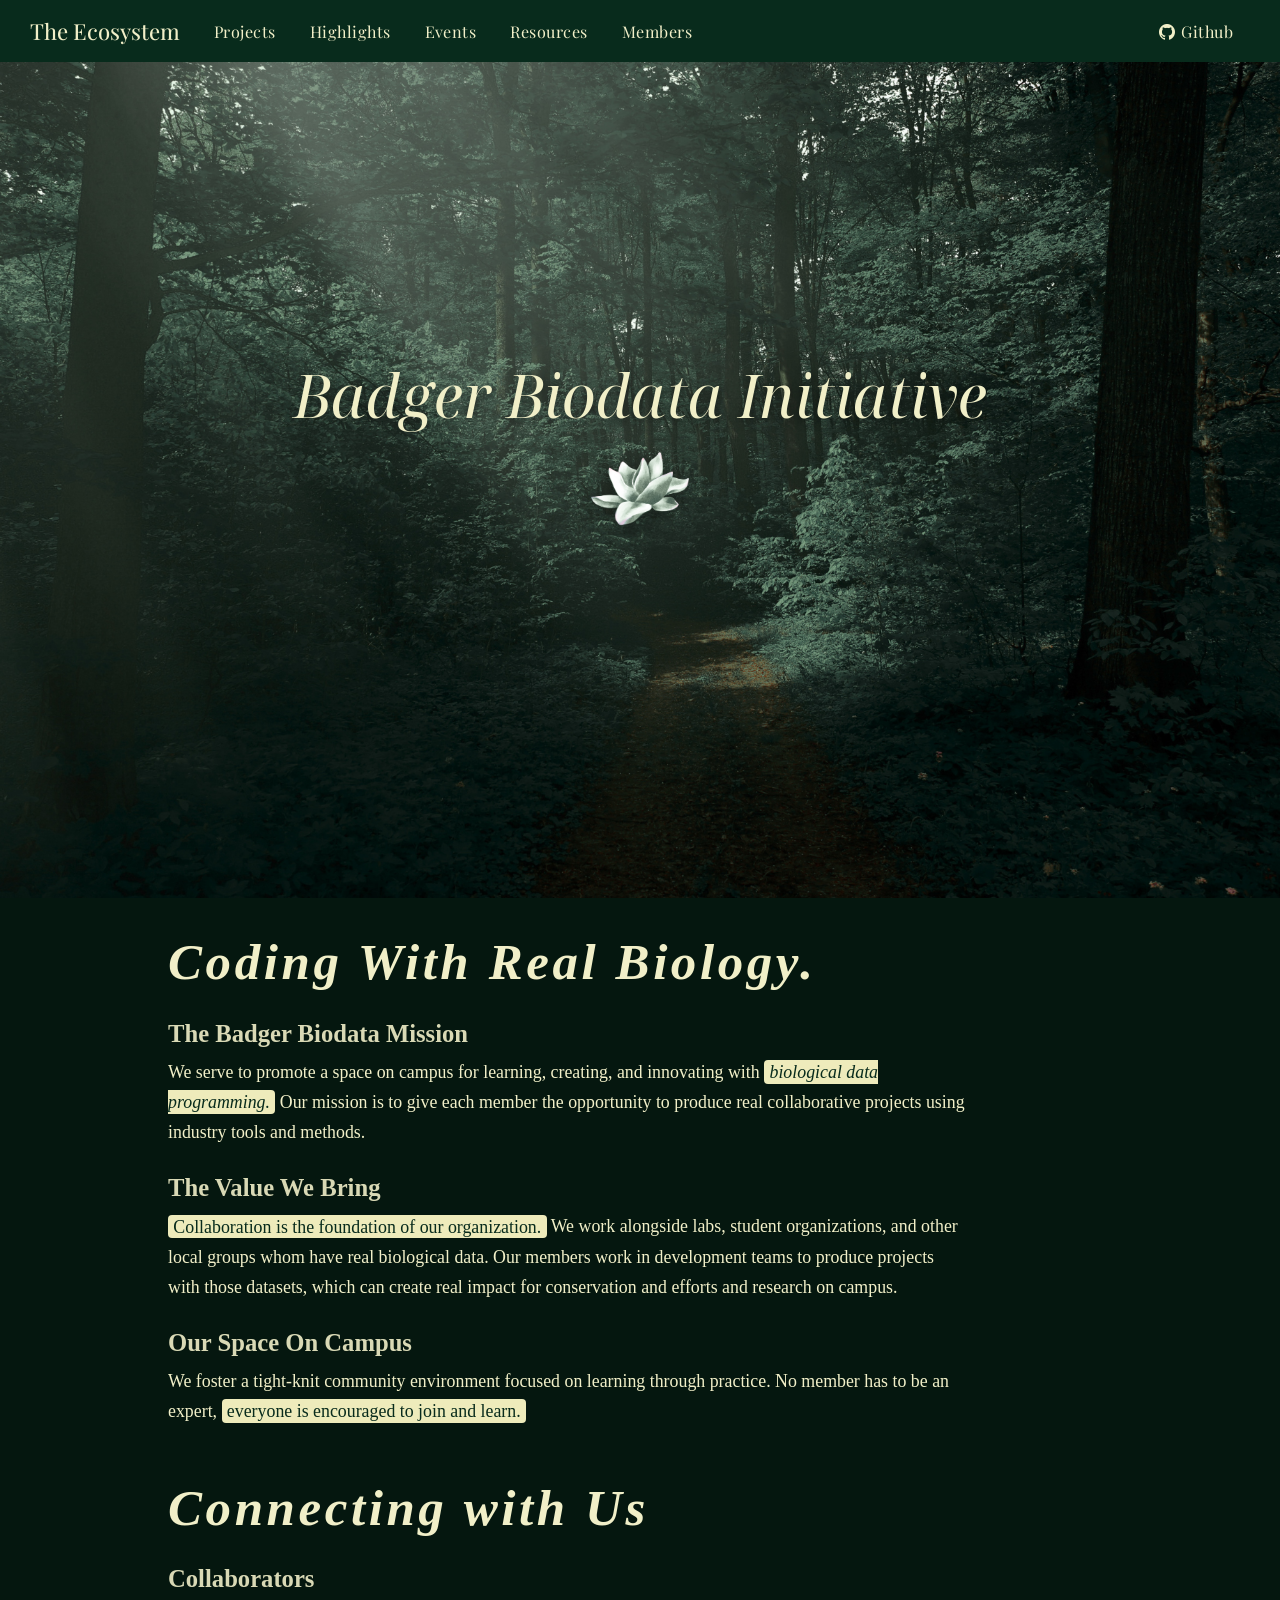
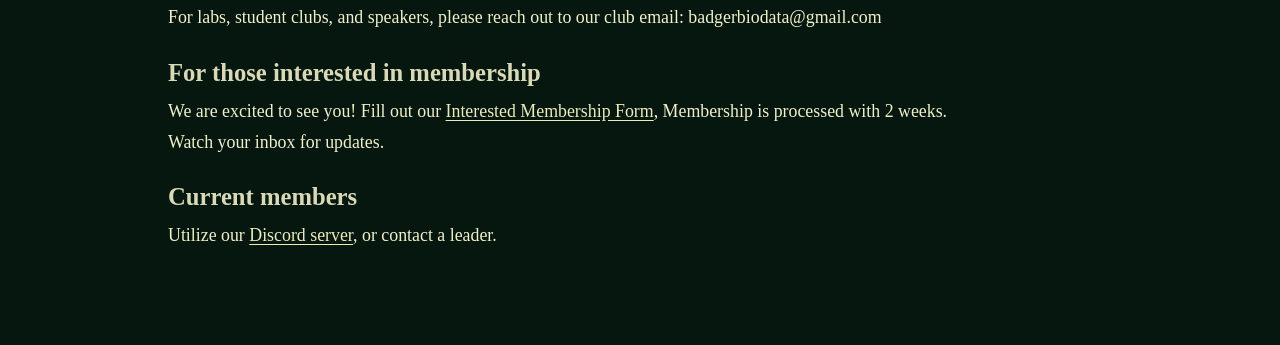
==== index.html @ 7b2f006e "Built site for gh-pages" ====
<!DOCTYPE html>
<html xmlns="http://www.w3.org/1999/xhtml" lang="en" xml:lang="en"><head>

<meta charset="utf-8">
<meta name="generator" content="quarto-1.10.18">

<meta name="viewport" content="width=device-width, initial-scale=1.0, user-scalable=yes">


<title>Welcome!</title>
<style>
/* Default styles provided by pandoc.
** See https://pandoc.org/MANUAL.html#variables-for-html for config info.
*/
span.smallcaps{font-variant: small-caps;}
div.columns{display: flex; gap: 1.5em;}
div.column{flex: auto;}
@media screen {
div.columns{gap: min(4vw, 1.5em);}
div.column{overflow-x: auto;}
}
div.hanging-indent{margin-left: 1.5em; text-indent: -1.5em;}
ul.task-list{list-style: none;}
ul.task-list li input[type="checkbox"] {
  width: 0.8em;
  margin: 0 0.8em 0.2em -1em; /* quarto-specific, see https://github.com/quarto-dev/quarto-cli/issues/4556 */ 
  vertical-align: middle;
}
</style>


<script src="site_libs/quarto-nav/quarto-nav.js"></script>
<link href="./images/flower-favicon.png" rel="icon" type="image/png">
<script src="site_libs/clipboard/clipboard.min.js"></script>
<script src="site_libs/quarto-html/quarto.js" type="module"></script>
<script src="site_libs/quarto-html/tabsets/tabsets.js" type="module"></script>
<script src="site_libs/quarto-html/popper.min.js"></script>
<script src="site_libs/quarto-html/tippy.umd.min.js"></script>
<script src="site_libs/quarto-html/anchor.min.js"></script>
<link href="site_libs/quarto-html/tippy.css" rel="stylesheet">
<link href="site_libs/quarto-html/quarto-syntax-highlighting-64a204ab8560d761af7679ceaba22944.css" rel="stylesheet" id="quarto-text-highlighting-styles">
<script src="site_libs/bootstrap/bootstrap.min.js"></script>
<link href="site_libs/bootstrap/bootstrap-icons.css" rel="stylesheet">
<link href="site_libs/bootstrap/bootstrap-45e983abcb5f76745d4709e29296374f.min.css" rel="stylesheet" append-hash="true" id="quarto-bootstrap" data-mode="light">
<script id="quarto-search-options" type="application/json">{
  "language": {
    "search-no-results-text": "No results",
    "search-matching-documents-text": "matching documents",
    "search-copy-link-title": "Copy link to search",
    "search-hide-matches-text": "Hide additional matches",
    "search-more-match-text": "more match in this document",
    "search-more-matches-text": "more matches in this document",
    "search-clear-button-title": "Clear",
    "search-text-placeholder": "",
    "search-detached-cancel-button-title": "Cancel",
    "search-submit-button-title": "Submit",
    "search-label": "Search"
  }
}</script>


</head>

<body class="nav-fixed homepage quarto-light">

<div id="quarto-search-results"></div>
  <header id="quarto-header" class="headroom fixed-top">
    <nav class="navbar navbar-expand-lg " data-bs-theme="dark">
      <div class="navbar-container container-fluid">
      <div class="navbar-brand-container mx-auto">
    <a class="navbar-brand" href="./index.html">
    <span class="navbar-title">The Ecosystem</span>
    </a>
  </div>
          <button class="navbar-toggler" type="button" data-bs-toggle="collapse" data-bs-target="#navbarCollapse" aria-controls="navbarCollapse" role="menu" aria-expanded="false" aria-label="Toggle navigation" onclick="if (window.quartoToggleHeadroom) { window.quartoToggleHeadroom(); }">
  <span class="navbar-toggler-icon"></span>
</button>
          <div class="collapse navbar-collapse" id="navbarCollapse">
            <ul class="navbar-nav navbar-nav-scroll me-auto">
  <li class="nav-item">
    <a class="nav-link" href="./projects/index.html"> 
<span class="menu-text">Projects</span></a>
  </li>  
  <li class="nav-item">
    <a class="nav-link" href="./highlights/index.html"> 
<span class="menu-text">Highlights</span></a>
  </li>  
  <li class="nav-item">
    <a class="nav-link" href="./meetings/index.html"> 
<span class="menu-text">Events</span></a>
  </li>  
  <li class="nav-item">
    <a class="nav-link" href="./resources/index.html"> 
<span class="menu-text">Resources</span></a>
  </li>  
  <li class="nav-item">
    <a class="nav-link" href="./members/index.html"> 
<span class="menu-text">Members</span></a>
  </li>  
</ul>
            <ul class="navbar-nav navbar-nav-scroll ms-auto">
  <li class="nav-item">
    <a class="nav-link" href="https://github.com"> <i class="bi bi-github" role="img">
</i> 
<span class="menu-text">Github</span></a>
  </li>  
</ul>
          </div> <!-- /navcollapse -->
            <div class="quarto-navbar-tools">
</div>
      </div> <!-- /container-fluid -->
    </nav>
</header>
<!-- content -->
<div id="quarto-content" class="quarto-container page-columns page-rows-contents page-layout-full page-navbar">
<!-- sidebar -->
<!-- margin-sidebar -->
    
<!-- main -->
<main class="content page-columns page-full column-body" id="quarto-document-content">

<header id="title-block-header" class="quarto-title-block default">
<div class="quarto-title">
<h1 class="title">Welcome!</h1>
</div>



<div class="quarto-title-meta column-body">

    
  
    
  </div>
  


</header>


<div class="column-screen hero-banner">
<div class="hero-text">
<p>Badger Biodata Initiative</p>
<p><img src="images/index-flower.png" class="hero-flower img-fluid" alt="Badger Biodata Flower"></p>
</div>
</div>
<section id="coding-with-real-biology." class="level1 section-header">
<h1>Coding With Real Biology.</h1>
<section id="the-badger-biodata-mission" class="level3">
<h3 class="anchored" data-anchor-id="the-badger-biodata-mission">The Badger Biodata Mission</h3>
<p>We serve to promote a space on campus for learning, creating, and innovating with <mark> <em>biological data programming.</em></mark> Our mission is to give each member the opportunity to produce real collaborative projects using industry tools and methods.</p>
</section>
<section id="the-value-we-bring" class="level3">
<h3 class="anchored" data-anchor-id="the-value-we-bring">The Value We Bring</h3>
<p><mark> Collaboration is the foundation of our organization.</mark> We work alongside labs, student organizations, and other local groups whom have real biological data. Our members work in development teams to produce projects with those datasets, which can create real impact for conservation and efforts and research on campus.</p>
</section>
<section id="our-space-on-campus" class="level3">
<h3 class="anchored" data-anchor-id="our-space-on-campus">Our Space On Campus</h3>
<p>We foster a tight-knit community environment focused on learning through practice. No member has to be an expert, <mark>everyone is encouraged to join and learn.</mark></p>
</section>
</section>
<section id="connecting-with-us" class="level1">
<h1>Connecting with Us</h1>
<section id="collaborators" class="level3">
<h3 class="anchored" data-anchor-id="collaborators">Collaborators</h3>
<p>For labs, student clubs, and speakers, please reach out to our club email: badgerbiodata@gmail.com</p>
</section>
<section id="for-those-interested-in-membership" class="level3">
<h3 class="anchored" data-anchor-id="for-those-interested-in-membership">For those interested in membership</h3>
<p>We are excited to see you! Fill out our <a href="https://forms.gle/XCaJHqkWR6vYq8Q8A">Interested Membership Form</a>, Membership is processed with 2 weeks. Watch your inbox for updates.</p>
</section>
<section id="current-members" class="level3">
<h3 class="anchored" data-anchor-id="current-members">Current members</h3>
<p>Utilize our <a href="https://discord.gg/FVxf2QtFgb">Discord server</a>, or contact a leader.</p>


</section>
</section>

</main> <!-- /main -->
<script id="quarto-html-after-body" type="application/javascript">
  window.document.addEventListener("DOMContentLoaded", function (event) {
    const icon = "";
    const anchorJS = new window.AnchorJS();
    anchorJS.options = {
      placement: 'right',
      icon: icon
    };
    anchorJS.add('.anchored');
    const isCodeAnnotation = (el) => {
      for (const clz of el.classList) {
        if (clz.startsWith('code-annotation-')) {                     
          return true;
        }
      }
      return false;
    }
    const onCopySuccess = function(e) {
      // button target
      const button = e.trigger;
      // don't keep focus
      button.blur();
      // flash "checked"
      button.classList.add('code-copy-button-checked');
      var currentTitle = button.getAttribute("title");
      button.setAttribute("title", "Copied!");
      let tooltip;
      if (window.bootstrap) {
        button.setAttribute("data-bs-toggle", "tooltip");
        button.setAttribute("data-bs-placement", "left");
        button.setAttribute("data-bs-title", "Copied!");
        tooltip = new bootstrap.Tooltip(button, 
          { trigger: "manual", 
            customClass: "code-copy-button-tooltip",
            offset: [0, -8]});
        tooltip.show();    
      }
      setTimeout(function() {
        if (tooltip) {
          tooltip.hide();
          button.removeAttribute("data-bs-title");
          button.removeAttribute("data-bs-toggle");
          button.removeAttribute("data-bs-placement");
        }
        button.setAttribute("title", currentTitle);
        button.classList.remove('code-copy-button-checked');
      }, 1000);
      // clear code selection
      e.clearSelection();
    }
    const getTextToCopy = function(trigger) {
      const outerScaffold = trigger.parentElement.cloneNode(true);
      const codeEl = outerScaffold.querySelector('code');
      for (const childEl of codeEl.children) {
        if (isCodeAnnotation(childEl)) {
          childEl.remove();
        }
      }
      return codeEl.innerText;
    }
    const clipboard = new window.ClipboardJS('.code-copy-button:not([data-in-quarto-modal])', {
      text: getTextToCopy
    });
    clipboard.on('success', onCopySuccess);
    if (window.document.getElementById('quarto-embedded-source-code-modal')) {
      const clipboardModal = new window.ClipboardJS('.code-copy-button[data-in-quarto-modal]', {
        text: getTextToCopy,
        container: window.document.getElementById('quarto-embedded-source-code-modal')
      });
      clipboardModal.on('success', onCopySuccess);
    }
      var localhostRegex = new RegExp(/^(?:http|https):\/\/localhost\:?[0-9]*\//);
      var mailtoRegex = new RegExp(/^mailto:/);
        var filterRegex = new RegExp("https:\/\/badgerbiodata\.github\.io\/the-ecosystem\/");
      var isInternal = (href) => {
          return filterRegex.test(href) || localhostRegex.test(href) || mailtoRegex.test(href);
      }
      // Inspect non-navigation links and adorn them if external
     var links = window.document.querySelectorAll('a[href]:not(.nav-link):not(.navbar-brand):not(.toc-action):not(.sidebar-link):not(.sidebar-item-toggle):not(.pagination-link):not(.no-external):not([aria-hidden]):not(.dropdown-item):not(.quarto-navigation-tool):not(.about-link)');
      for (var i=0; i<links.length; i++) {
        const link = links[i];
        if (!isInternal(link.href)) {
          // undo the damage that might have been done by quarto-nav.js in the case of
          // links that we want to consider external
          if (link.dataset.originalHref !== undefined) {
            link.href = link.dataset.originalHref;
          }
        }
      }
    function tippyHover(el, contentFn, onTriggerFn, onUntriggerFn) {
      const config = {
        allowHTML: true,
        maxWidth: 500,
        delay: 100,
        arrow: false,
        appendTo: function(el) {
            return el.parentElement;
        },
        interactive: true,
        interactiveBorder: 10,
        theme: 'quarto',
        placement: 'bottom-start',
      };
      if (contentFn) {
        config.content = contentFn;
      }
      if (onTriggerFn) {
        config.onTrigger = onTriggerFn;
      }
      if (onUntriggerFn) {
        config.onUntrigger = onUntriggerFn;
      }
      window.tippy(el, config); 
    }
    const noterefs = window.document.querySelectorAll('a[role="doc-noteref"]');
    for (var i=0; i<noterefs.length; i++) {
      const ref = noterefs[i];
      tippyHover(ref, function() {
        // use id or data attribute instead here
        let href = ref.getAttribute('data-footnote-href') || ref.getAttribute('href');
        try { href = new URL(href).hash; } catch {}
        const id = href.replace(/^#\/?/, "");
        const note = window.document.getElementById(id);
        if (note) {
          return note.innerHTML;
        } else {
          return "";
        }
      });
    }
    const xrefs = window.document.querySelectorAll('a.quarto-xref');
    const processXRef = (id, note) => {
      // Strip column container classes
      const stripColumnClz = (el) => {
        el.classList.remove("page-full", "page-columns");
        if (el.children) {
          for (const child of el.children) {
            stripColumnClz(child);
          }
        }
      }
      stripColumnClz(note)
      if (id === null || id.startsWith('sec-')) {
        // Special case sections, only their first couple elements
        const container = document.createElement("div");
        if (note.children && note.children.length > 2) {
          container.appendChild(note.children[0].cloneNode(true));
          for (let i = 1; i < note.children.length; i++) {
            const child = note.children[i];
            if (child.tagName === "P" && child.innerText === "") {
              continue;
            } else {
              container.appendChild(child.cloneNode(true));
              break;
            }
          }
          if (window.Quarto?.typesetMath) {
            window.Quarto.typesetMath(container);
          }
          return container.innerHTML
        } else {
          if (window.Quarto?.typesetMath) {
            window.Quarto.typesetMath(note);
          }
          return note.innerHTML;
        }
      } else {
        // Remove any anchor links if they are present
        const anchorLink = note.querySelector('a.anchorjs-link');
        if (anchorLink) {
          anchorLink.remove();
        }
        if (window.Quarto?.typesetMath) {
          window.Quarto.typesetMath(note);
        }
        if (note.classList.contains("callout")) {
          return note.outerHTML;
        } else {
          return note.innerHTML;
        }
      }
    }
    for (var i=0; i<xrefs.length; i++) {
      const xref = xrefs[i];
      tippyHover(xref, undefined, function(instance) {
        instance.disable();
        let url = xref.getAttribute('href');
        let hash = undefined; 
        if (url.startsWith('#')) {
          hash = url;
        } else {
          try { hash = new URL(url).hash; } catch {}
        }
        if (hash) {
          const id = hash.replace(/^#\/?/, "");
          const note = window.document.getElementById(id);
          if (note !== null) {
            try {
              const html = processXRef(id, note.cloneNode(true));
              instance.setContent(html);
            } finally {
              instance.enable();
              instance.show();
            }
          } else {
            // See if we can fetch this
            fetch(url.split('#')[0])
            .then(res => res.text())
            .then(html => {
              const parser = new DOMParser();
              const htmlDoc = parser.parseFromString(html, "text/html");
              const note = htmlDoc.getElementById(id);
              if (note !== null) {
                const html = processXRef(id, note);
                instance.setContent(html);
              } 
            }).finally(() => {
              instance.enable();
              instance.show();
            });
          }
        } else {
          // See if we can fetch a full url (with no hash to target)
          // This is a special case and we should probably do some content thinning / targeting
          fetch(url)
          .then(res => res.text())
          .then(html => {
            const parser = new DOMParser();
            const htmlDoc = parser.parseFromString(html, "text/html");
            const note = htmlDoc.querySelector('main.content');
            if (note !== null) {
              // This should only happen for chapter cross references
              // (since there is no id in the URL)
              // remove the first header
              if (note.children.length > 0 && note.children[0].tagName === "HEADER") {
                note.children[0].remove();
              }
              const html = processXRef(null, note);
              instance.setContent(html);
            } 
          }).finally(() => {
            instance.enable();
            instance.show();
          });
        }
      }, function(instance) {
      });
    }
        let selectedAnnoteEl;
        const selectorForAnnotation = ( cell, annotation) => {
          let cellAttr = 'data-code-cell="' + cell + '"';
          let lineAttr = 'data-code-annotation="' +  annotation + '"';
          const selector = 'span[' + cellAttr + '][' + lineAttr + ']';
          return selector;
        }
        const selectCodeLines = (annoteEl) => {
          const doc = window.document;
          const targetCell = annoteEl.getAttribute("data-target-cell");
          const targetAnnotation = annoteEl.getAttribute("data-target-annotation");
          const annoteSpan = window.document.querySelector(selectorForAnnotation(targetCell, targetAnnotation));
          const lines = annoteSpan.getAttribute("data-code-lines").split(",");
          const lineIds = lines.map((line) => {
            return targetCell + "-" + line;
          })
          let top = null;
          let height = null;
          let parent = null;
          if (lineIds.length > 0) {
              //compute the position of the single el (top and bottom and make a div)
              const el = window.document.getElementById(lineIds[0]);
              top = el.offsetTop;
              height = el.offsetHeight;
              parent = el.parentElement.parentElement;
            if (lineIds.length > 1) {
              const lastEl = window.document.getElementById(lineIds[lineIds.length - 1]);
              const bottom = lastEl.offsetTop + lastEl.offsetHeight;
              height = bottom - top;
            }
            if (top !== null && height !== null && parent !== null) {
              // cook up a div (if necessary) and position it 
              let div = window.document.getElementById("code-annotation-line-highlight");
              if (div === null) {
                div = window.document.createElement("div");
                div.setAttribute("id", "code-annotation-line-highlight");
                div.style.position = 'absolute';
                parent.appendChild(div);
              }
              div.style.top = top - 2 + "px";
              div.style.height = height + 4 + "px";
              div.style.left = 0;
              let gutterDiv = window.document.getElementById("code-annotation-line-highlight-gutter");
              if (gutterDiv === null) {
                gutterDiv = window.document.createElement("div");
                gutterDiv.setAttribute("id", "code-annotation-line-highlight-gutter");
                gutterDiv.style.position = 'absolute';
                const codeCell = window.document.getElementById(targetCell);
                const gutter = codeCell.querySelector('.code-annotation-gutter');
                gutter.appendChild(gutterDiv);
              }
              gutterDiv.style.top = top - 2 + "px";
              gutterDiv.style.height = height + 4 + "px";
            }
            selectedAnnoteEl = annoteEl;
          }
        };
        const unselectCodeLines = () => {
          const elementsIds = ["code-annotation-line-highlight", "code-annotation-line-highlight-gutter"];
          elementsIds.forEach((elId) => {
            const div = window.document.getElementById(elId);
            if (div) {
              div.remove();
            }
          });
          selectedAnnoteEl = undefined;
        };
          // Handle positioning of the toggle
      window.addEventListener(
        "resize",
        throttle(() => {
          elRect = undefined;
          if (selectedAnnoteEl) {
            selectCodeLines(selectedAnnoteEl);
          }
        }, 10)
      );
      function throttle(fn, ms) {
      let throttle = false;
      let timer;
        return (...args) => {
          if(!throttle) { // first call gets through
              fn.apply(this, args);
              throttle = true;
          } else { // all the others get throttled
              if(timer) clearTimeout(timer); // cancel #2
              timer = setTimeout(() => {
                fn.apply(this, args);
                timer = throttle = false;
              }, ms);
          }
        };
      }
        // Attach click handler to the DT
        const annoteDls = window.document.querySelectorAll('dt[data-target-cell]');
        for (const annoteDlNode of annoteDls) {
          annoteDlNode.addEventListener('click', (event) => {
            const clickedEl = event.target;
            if (clickedEl !== selectedAnnoteEl) {
              unselectCodeLines();
              const activeEl = window.document.querySelector('dt[data-target-cell].code-annotation-active');
              if (activeEl) {
                activeEl.classList.remove('code-annotation-active');
              }
              selectCodeLines(clickedEl);
              clickedEl.classList.add('code-annotation-active');
            } else {
              // Unselect the line
              unselectCodeLines();
              clickedEl.classList.remove('code-annotation-active');
            }
          });
        }
    const findCites = (el) => {
      const parentEl = el.parentElement;
      if (parentEl) {
        const cites = parentEl.dataset.cites;
        if (cites) {
          return {
            el,
            cites: cites.split(' ')
          };
        } else {
          return findCites(el.parentElement)
        }
      } else {
        return undefined;
      }
    };
    var bibliorefs = window.document.querySelectorAll('a[role="doc-biblioref"]');
    for (var i=0; i<bibliorefs.length; i++) {
      const ref = bibliorefs[i];
      const citeInfo = findCites(ref);
      if (citeInfo) {
        tippyHover(citeInfo.el, function() {
          var popup = window.document.createElement('div');
          citeInfo.cites.forEach(function(cite) {
            var citeDiv = window.document.createElement('div');
            citeDiv.classList.add('hanging-indent');
            citeDiv.classList.add('csl-entry');
            var biblioDiv = window.document.getElementById('ref-' + cite);
            if (biblioDiv) {
              citeDiv.innerHTML = biblioDiv.innerHTML;
            }
            popup.appendChild(citeDiv);
          });
          return popup.innerHTML;
        });
      }
    }
  });
  </script>
</div> <!-- /content -->




</body></html>
---- site_libs/quarto-html/tippy.css ----
.tippy-box[data-animation=fade][data-state=hidden]{opacity:0}[data-tippy-root]{max-width:calc(100vw - 10px)}.tippy-box{position:relative;background-color:#333;color:#fff;border-radius:4px;font-size:14px;line-height:1.4;white-space:normal;outline:0;transition-property:transform,visibility,opacity}.tippy-box[data-placement^=top]>.tippy-arrow{bottom:0}.tippy-box[data-placement^=top]>.tippy-arrow:before{bottom:-7px;left:0;border-width:8px 8px 0;border-top-color:initial;transform-origin:center top}.tippy-box[data-placement^=bottom]>.tippy-arrow{top:0}.tippy-box[data-placement^=bottom]>.tippy-arrow:before{top:-7px;left:0;border-width:0 8px 8px;border-bottom-color:initial;transform-origin:center bottom}.tippy-box[data-placement^=left]>.tippy-arrow{right:0}.tippy-box[data-placement^=left]>.tippy-arrow:before{border-width:8px 0 8px 8px;border-left-color:initial;right:-7px;transform-origin:center left}.tippy-box[data-placement^=right]>.tippy-arrow{left:0}.tippy-box[data-placement^=right]>.tippy-arrow:before{left:-7px;border-width:8px 8px 8px 0;border-right-color:initial;transform-origin:center right}.tippy-box[data-inertia][data-state=visible]{transition-timing-function:cubic-bezier(.54,1.5,.38,1.11)}.tippy-arrow{width:16px;height:16px;color:#333}.tippy-arrow:before{content:"";position:absolute;border-color:transparent;border-style:solid}.tippy-content{position:relative;padding:5px 9px;z-index:1}
---- site_libs/quarto-html/quarto-syntax-highlighting-64a204ab8560d761af7679ceaba22944.css ----
/* quarto syntax highlight colors */
:root {
  --quarto-hl-ot-color: #003B4F;
  --quarto-hl-at-color: #657422;
  --quarto-hl-ss-color: #20794D;
  --quarto-hl-an-color: #5E5E5E;
  --quarto-hl-fu-color: #4758AB;
  --quarto-hl-st-color: #20794D;
  --quarto-hl-cf-color: #003B4F;
  --quarto-hl-op-color: #5E5E5E;
  --quarto-hl-er-color: #AD0000;
  --quarto-hl-bn-color: #AD0000;
  --quarto-hl-al-color: #AD0000;
  --quarto-hl-va-color: #111111;
  --quarto-hl-bu-color: inherit;
  --quarto-hl-ex-color: inherit;
  --quarto-hl-pp-color: #AD0000;
  --quarto-hl-in-color: #5E5E5E;
  --quarto-hl-vs-color: #20794D;
  --quarto-hl-wa-color: #5E5E5E;
  --quarto-hl-do-color: #5E5E5E;
  --quarto-hl-im-color: #00769E;
  --quarto-hl-ch-color: #20794D;
  --quarto-hl-dt-color: #AD0000;
  --quarto-hl-fl-color: #AD0000;
  --quarto-hl-co-color: #5E5E5E;
  --quarto-hl-cv-color: #5E5E5E;
  --quarto-hl-cn-color: #8f5902;
  --quarto-hl-sc-color: #5E5E5E;
  --quarto-hl-dv-color: #AD0000;
  --quarto-hl-kw-color: #003B4F;
}

/* other quarto variables */
:root {
  --quarto-font-monospace: SFMono-Regular, Menlo, Monaco, Consolas, "Liberation Mono", "Courier New", monospace;
}

/* syntax highlight based on Pandoc's rules */
pre > code.sourceCode > span {
  color: #003B4F;
}

code.sourceCode > span {
  color: #003B4F;
}

div.sourceCode,
div.sourceCode pre.sourceCode {
  color: #003B4F;
}

/* Normal */
code span {
  color: #003B4F;
}

/* Alert */
code span.al {
  color: #AD0000;
  font-style: inherit;
}

/* Annotation */
code span.an {
  color: #5E5E5E;
  font-style: inherit;
}

/* Attribute */
code span.at {
  color: #657422;
  font-style: inherit;
}

/* BaseN */
code span.bn {
  color: #AD0000;
  font-style: inherit;
}

/* BuiltIn */
code span.bu {
  font-style: inherit;
}

/* ControlFlow */
code span.cf {
  color: #003B4F;
  font-weight: bold;
  font-style: inherit;
}

/* Char */
code span.ch {
  color: #20794D;
  font-style: inherit;
}

/* Constant */
code span.cn {
  color: #8f5902;
  font-style: inherit;
}

/* Comment */
code span.co {
  color: #5E5E5E;
  font-style: inherit;
}

/* CommentVar */
code span.cv {
  color: #5E5E5E;
  font-style: italic;
}

/* Documentation */
code span.do {
  color: #5E5E5E;
  font-style: italic;
}

/* DataType */
code span.dt {
  color: #AD0000;
  font-style: inherit;
}

/* DecVal */
code span.dv {
  color: #AD0000;
  font-style: inherit;
}

/* Error */
code span.er {
  color: #AD0000;
  font-style: inherit;
}

/* Extension */
code span.ex {
  font-style: inherit;
}

/* Float */
code span.fl {
  color: #AD0000;
  font-style: inherit;
}

/* Function */
code span.fu {
  color: #4758AB;
  font-style: inherit;
}

/* Import */
code span.im {
  color: #00769E;
  font-style: inherit;
}

/* Information */
code span.in {
  color: #5E5E5E;
  font-style: inherit;
}

/* Keyword */
code span.kw {
  color: #003B4F;
  font-weight: bold;
  font-style: inherit;
}

/* Operator */
code span.op {
  color: #5E5E5E;
  font-style: inherit;
}

/* Other */
code span.ot {
  color: #003B4F;
  font-style: inherit;
}

/* Preprocessor */
code span.pp {
  color: #AD0000;
  font-style: inherit;
}

/* SpecialChar */
code span.sc {
  color: #5E5E5E;
  font-style: inherit;
}

/* SpecialString */
code span.ss {
  color: #20794D;
  font-style: inherit;
}

/* String */
code span.st {
  color: #20794D;
  font-style: inherit;
}

/* Variable */
code span.va {
  color: #111111;
  font-style: inherit;
}

/* VerbatimString */
code span.vs {
  color: #20794D;
  font-style: inherit;
}

/* Warning */
code span.wa {
  color: #5E5E5E;
  font-style: italic;
}

.prevent-inlining {
  content: "</";
}

/*# sourceMappingURL=9d8d5bb603a83b8298b89080a598c93b.css.map */
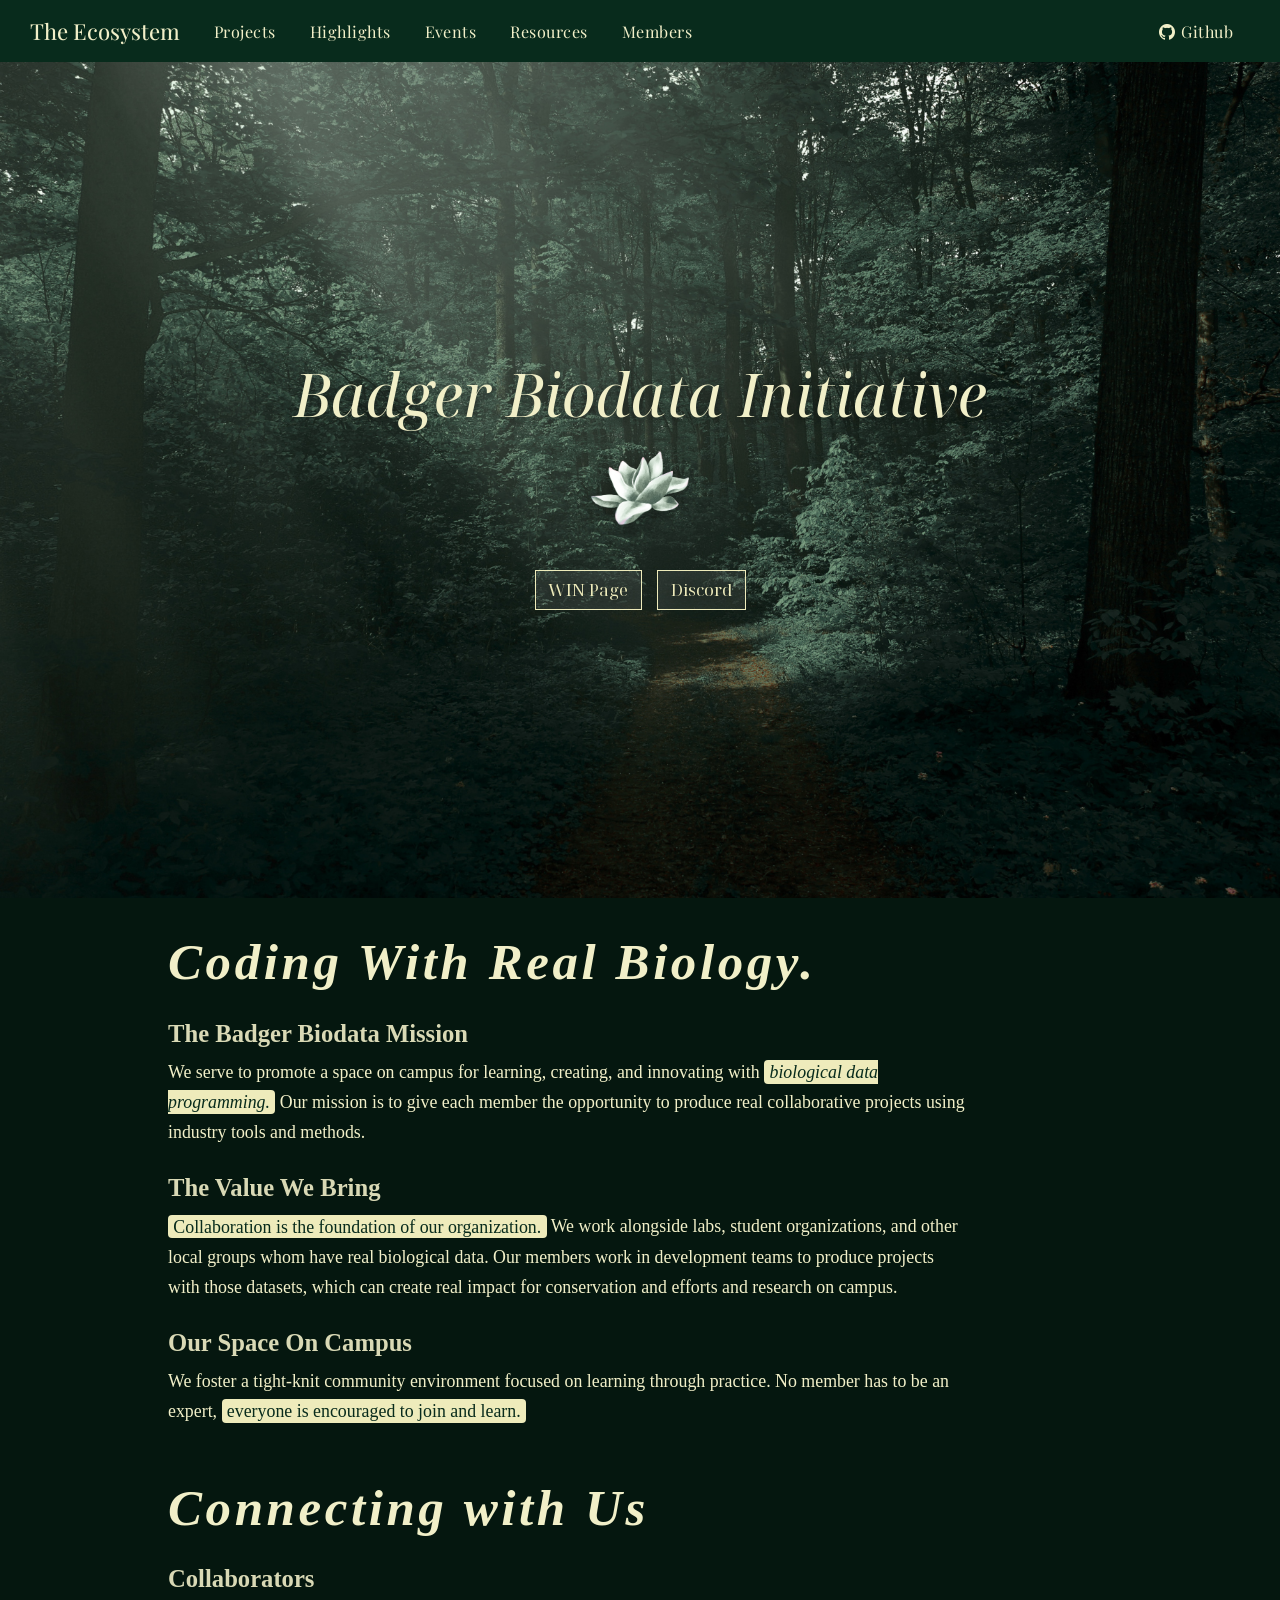
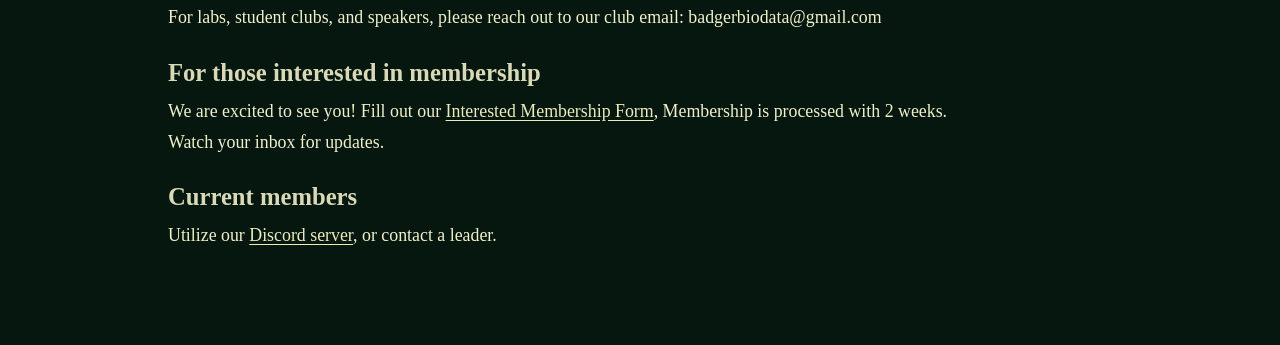
==== commit 1e85d368: "Built site for gh-pages" ====
--- a/index.html
+++ b/index.html
@@ -2,7 +2,7 @@
 <html xmlns="http://www.w3.org/1999/xhtml" lang="en" xml:lang="en"><head>
 
 <meta charset="utf-8">
-<meta name="generator" content="quarto-1.10.18">
+<meta name="generator" content="quarto-1.11.9">
 
 <meta name="viewport" content="width=device-width, initial-scale=1.0, user-scalable=yes">
 
@@ -34,14 +34,15 @@
 <script src="site_libs/clipboard/clipboard.min.js"></script>
 <script src="site_libs/quarto-html/quarto.js" type="module"></script>
 <script src="site_libs/quarto-html/tabsets/tabsets.js" type="module"></script>
+<script src="site_libs/quarto-html/scrollable-regions/scrollable-regions.js" type="module"></script>
 <script src="site_libs/quarto-html/popper.min.js"></script>
 <script src="site_libs/quarto-html/tippy.umd.min.js"></script>
 <script src="site_libs/quarto-html/anchor.min.js"></script>
 <link href="site_libs/quarto-html/tippy.css" rel="stylesheet">
-<link href="site_libs/quarto-html/quarto-syntax-highlighting-64a204ab8560d761af7679ceaba22944.css" rel="stylesheet" id="quarto-text-highlighting-styles">
+<link href="site_libs/quarto-html/quarto-syntax-highlighting-63b5708e65d6cd79cd7618c58d0c21e7.css" rel="stylesheet" id="quarto-text-highlighting-styles">
 <script src="site_libs/bootstrap/bootstrap.min.js"></script>
 <link href="site_libs/bootstrap/bootstrap-icons.css" rel="stylesheet">
-<link href="site_libs/bootstrap/bootstrap-45e983abcb5f76745d4709e29296374f.min.css" rel="stylesheet" append-hash="true" id="quarto-bootstrap" data-mode="light">
+<link href="site_libs/bootstrap/bootstrap-06affbb4e2eb8589961c2a4e3de0eca0.min.css" rel="stylesheet" append-hash="true" id="quarto-bootstrap" data-mode="light">
 <script id="quarto-search-options" type="application/json">{
   "language": {
     "search-no-results-text": "No results",
@@ -61,18 +62,18 @@
 
 </head>
 
-<body class="nav-fixed homepage quarto-light">
+<body class="nav-fixed homepage quarto-light"><a id="quarto-skip-link" class="visually-hidden-focusable" href="#quarto-document-content">Skip to main content</a>
 
 <div id="quarto-search-results"></div>
   <header id="quarto-header" class="headroom fixed-top">
-    <nav class="navbar navbar-expand-lg " data-bs-theme="dark">
+    <nav class="navbar navbar-expand-lg " data-bs-theme="dark" aria-label="Site">
       <div class="navbar-container container-fluid">
       <div class="navbar-brand-container mx-auto">
     <a class="navbar-brand" href="./index.html">
     <span class="navbar-title">The Ecosystem</span>
     </a>
   </div>
-          <button class="navbar-toggler" type="button" data-bs-toggle="collapse" data-bs-target="#navbarCollapse" aria-controls="navbarCollapse" role="menu" aria-expanded="false" aria-label="Toggle navigation" onclick="if (window.quartoToggleHeadroom) { window.quartoToggleHeadroom(); }">
+          <button class="navbar-toggler" type="button" data-bs-toggle="collapse" data-bs-target="#navbarCollapse" aria-controls="navbarCollapse" aria-expanded="false" aria-label="Toggle navigation" onclick="if (window.quartoToggleHeadroom) { window.quartoToggleHeadroom(); }">
   <span class="navbar-toggler-icon"></span>
 </button>
           <div class="collapse navbar-collapse" id="navbarCollapse">
@@ -100,7 +101,7 @@
 </ul>
             <ul class="navbar-nav navbar-nav-scroll ms-auto">
   <li class="nav-item">
-    <a class="nav-link" href="https://github.com"> <i class="bi bi-github" role="img">
+    <a class="nav-link" href="https://github.com/Badger-Biodata-Initiative-UW-Madison"> <i class="bi bi-github" role="img">
 </i> 
 <span class="menu-text">Github</span></a>
   </li>  
@@ -117,7 +118,7 @@
 <!-- margin-sidebar -->
     
 <!-- main -->
-<main class="content page-columns page-full column-body" id="quarto-document-content">
+<main class="content page-columns page-full column-body" id="quarto-document-content" tabindex="-1">
 
 <header id="title-block-header" class="quarto-title-block default">
 <div class="quarto-title">
@@ -141,7 +142,7 @@
 <div class="column-screen hero-banner">
 <div class="hero-text">
 <p>Badger Biodata Initiative</p>
-<p><img src="images/index-flower.png" class="hero-flower img-fluid" alt="Badger Biodata Flower"></p>
+<p><img src="images/index-flower.png" class="hero-flower img-fluid" alt="Badger Biodata Flower"> <a href="https://win.wisc.edu/feeds?type=club&amp;type_id=36681&amp;tab=about" class="btn btn-homepage">WIN Page</a> <a href="https://discord.gg/FVxf2QtFgb" class="btn btn-homepage">Discord</a></p>
 </div>
 </div>
 <section id="coding-with-real-biology." class="level1 section-header">
@@ -256,7 +257,8 @@
           return filterRegex.test(href) || localhostRegex.test(href) || mailtoRegex.test(href);
       }
       // Inspect non-navigation links and adorn them if external
-     var links = window.document.querySelectorAll('a[href]:not(.nav-link):not(.navbar-brand):not(.toc-action):not(.sidebar-link):not(.sidebar-item-toggle):not(.pagination-link):not(.no-external):not([aria-hidden]):not(.dropdown-item):not(.quarto-navigation-tool):not(.about-link)');
+      window.quartoDecorateExternalLinks = function (root) {
+     var links = (root || window.document).querySelectorAll('a[href]:not(.nav-link):not(.navbar-brand):not(.toc-action):not(.sidebar-link):not(.sidebar-item-toggle):not(.pagination-link):not(.no-external):not([aria-hidden]):not(.dropdown-item):not(.quarto-navigation-tool):not(.about-link)');
       for (var i=0; i<links.length; i++) {
         const link = links[i];
         if (!isInternal(link.href)) {
@@ -265,8 +267,69 @@
           if (link.dataset.originalHref !== undefined) {
             link.href = link.dataset.originalHref;
           }
-        }
-      }
+          if (!link.classList.contains('no-external-icon')) {
+          }
+        }
+      }
+      };
+      window.quartoDecorateExternalLinks(window.document);
+    // Esc closes the popup (WCAG 1.4.13) and focus leaving both trigger and
+    // popup closes it (WCAG 2.4.11); tippy handles neither for interactive popups.
+    const hideOnEscAndFocusOut = {
+      name: 'hideOnEscAndFocusOut',
+      defaultValue: true,
+      fn(instance) {
+        const dismiss = () => {
+          // A show scheduled by the trigger delay would otherwise reopen it
+          instance.clearDelayTimeouts();
+          instance.hide();
+        };
+        const onKeyDown = (event) => {
+          if (event.key !== 'Escape') {
+            return;
+          }
+          // Keep Esc from also reaching page handlers (e.g. reveal.js overview),
+          // except an open reveal.js slide menu, which Esc should close too.
+          // The menu handles keys only when its keyboard option is on.
+          const menuHandlesEsc = window.Reveal?.getPlugin?.('menu')?.isOpen() &&
+            window.Reveal.getConfig().menu?.keyboard !== false;
+          if (!menuHandlesEsc) {
+            event.stopPropagation();
+          }
+          if (instance.popper.contains(window.document.activeElement)) {
+            // Disabled while refocusing so the focus trigger does not reopen it
+            instance.disable();
+            instance.reference.focus();
+            instance.enable();
+          }
+          dismiss();
+        };
+        const onFocusOut = (event) => {
+          const target = event.relatedTarget;
+          if (target && !instance.reference.contains(target) &&
+              !instance.popper.contains(target)) {
+            dismiss();
+          }
+        };
+        // On the trigger too: a click trigger (code-annotations: select) has no
+        // blur handling. Attached for the instance's lifetime so leaving the
+        // trigger also cancels a show still pending on the trigger delay.
+        instance.reference.addEventListener('focusout', onFocusOut);
+        return {
+          onShow() {
+            window.document.addEventListener('keydown', onKeyDown, true);
+            instance.popper.addEventListener('focusout', onFocusOut);
+          },
+          onHide() {
+            window.document.removeEventListener('keydown', onKeyDown, true);
+            instance.popper.removeEventListener('focusout', onFocusOut);
+          },
+          onDestroy() {
+            instance.reference.removeEventListener('focusout', onFocusOut);
+          },
+        };
+      },
+    };
     function tippyHover(el, contentFn, onTriggerFn, onUntriggerFn) {
       const config = {
         allowHTML: true,
@@ -280,6 +343,7 @@
         interactiveBorder: 10,
         theme: 'quarto',
         placement: 'bottom-start',
+        plugins: [hideOnEscAndFocusOut],
       };
       if (contentFn) {
         config.content = contentFn;
@@ -442,44 +506,54 @@
           const lineIds = lines.map((line) => {
             return targetCell + "-" + line;
           })
-          let top = null;
-          let height = null;
-          let parent = null;
+          // Each band is positioned against its own containing block, which is
+          // not the offsetParent of the lines, so place it from client rects.
+          const placeBand = (band, firstEl, lastEl, codeBlock) => {
+            const container = band.offsetParent;
+            if (container === null) {
+              return;
+            }
+            const containerRect = container.getBoundingClientRect();
+            // Reveal.js scales slides with a transform, so convert client
+            // pixels back to the CSS pixels of the container.
+            const scale = containerRect.height / container.offsetHeight || 1;
+            const firstRect = firstEl.getBoundingClientRect();
+            const lastRect = lastEl.getBoundingClientRect();
+            const top = (firstRect.top - containerRect.top) / scale - container.clientTop + container.scrollTop;
+            const height = (lastRect.bottom - firstRect.top) / scale;
+            band.style.top = top - 2 + "px";
+            band.style.height = height + 4 + "px";
+            if (codeBlock) {
+              // Without the copy button wrapper, the containing block is wider
+              // than the code block, so span the code block explicitly.
+              const blockRect = codeBlock.getBoundingClientRect();
+              band.style.left = (blockRect.left - containerRect.left) / scale - container.clientLeft + container.scrollLeft + "px";
+              band.style.width = blockRect.width / scale + "px";
+            }
+          };
           if (lineIds.length > 0) {
-              //compute the position of the single el (top and bottom and make a div)
-              const el = window.document.getElementById(lineIds[0]);
-              top = el.offsetTop;
-              height = el.offsetHeight;
-              parent = el.parentElement.parentElement;
-            if (lineIds.length > 1) {
-              const lastEl = window.document.getElementById(lineIds[lineIds.length - 1]);
-              const bottom = lastEl.offsetTop + lastEl.offsetHeight;
-              height = bottom - top;
-            }
-            if (top !== null && height !== null && parent !== null) {
-              // cook up a div (if necessary) and position it 
-              let div = window.document.getElementById("code-annotation-line-highlight");
-              if (div === null) {
-                div = window.document.createElement("div");
-                div.setAttribute("id", "code-annotation-line-highlight");
-                div.style.position = 'absolute';
-                parent.appendChild(div);
-              }
-              div.style.top = top - 2 + "px";
-              div.style.height = height + 4 + "px";
-              div.style.left = 0;
-              let gutterDiv = window.document.getElementById("code-annotation-line-highlight-gutter");
-              if (gutterDiv === null) {
-                gutterDiv = window.document.createElement("div");
-                gutterDiv.setAttribute("id", "code-annotation-line-highlight-gutter");
-                gutterDiv.style.position = 'absolute';
-                const codeCell = window.document.getElementById(targetCell);
-                const gutter = codeCell.querySelector('.code-annotation-gutter');
-                gutter.appendChild(gutterDiv);
-              }
-              gutterDiv.style.top = top - 2 + "px";
-              gutterDiv.style.height = height + 4 + "px";
-            }
+            const el = window.document.getElementById(lineIds[0]);
+            const lastEl = window.document.getElementById(lineIds[lineIds.length - 1]);
+            const parent = el.parentElement.parentElement;
+            // cook up a div (if necessary) and position it
+            let div = window.document.getElementById("code-annotation-line-highlight");
+            if (div === null) {
+              div = window.document.createElement("div");
+              div.setAttribute("id", "code-annotation-line-highlight");
+              div.style.position = 'absolute';
+              parent.appendChild(div);
+            }
+            placeBand(div, el, lastEl, parent.closest("div.sourceCode") || parent);
+            let gutterDiv = window.document.getElementById("code-annotation-line-highlight-gutter");
+            if (gutterDiv === null) {
+              gutterDiv = window.document.createElement("div");
+              gutterDiv.setAttribute("id", "code-annotation-line-highlight-gutter");
+              gutterDiv.style.position = 'absolute';
+              const codeCell = window.document.getElementById(targetCell);
+              const gutter = codeCell.querySelector('.code-annotation-gutter');
+              gutter.appendChild(gutterDiv);
+            }
+            placeBand(gutterDiv, el, lastEl);
             selectedAnnoteEl = annoteEl;
           }
         };
@@ -578,6 +652,9 @@
     }
   });
   </script>
+  <script type="application/javascript">
+  window.quartoScrollableRegionsLabels = {"code":"Scrollable code","output":"Scrollable output"};
+  </script>
 </div> <!-- /content -->
 
 
--- a/site_libs/quarto-html/quarto-syntax-highlighting-63b5708e65d6cd79cd7618c58d0c21e7.css
+++ b/site_libs/quarto-html/quarto-syntax-highlighting-63b5708e65d6cd79cd7618c58d0c21e7.css
@@ -0,0 +1,236 @@
+/* quarto syntax highlight colors */
+:root {
+  --quarto-hl-ot-color: #003B4F;
+  --quarto-hl-at-color: #657422;
+  --quarto-hl-ss-color: #20794D;
+  --quarto-hl-an-color: #5E5E5E;
+  --quarto-hl-fu-color: #4758AB;
+  --quarto-hl-st-color: #20794D;
+  --quarto-hl-cf-color: #003B4F;
+  --quarto-hl-op-color: #5E5E5E;
+  --quarto-hl-er-color: #AD0000;
+  --quarto-hl-bn-color: #AD0000;
+  --quarto-hl-al-color: #AD0000;
+  --quarto-hl-va-color: #111111;
+  --quarto-hl-bu-color: inherit;
+  --quarto-hl-ex-color: inherit;
+  --quarto-hl-pp-color: #AD0000;
+  --quarto-hl-in-color: #5E5E5E;
+  --quarto-hl-vs-color: #20794D;
+  --quarto-hl-wa-color: #5E5E5E;
+  --quarto-hl-do-color: #5E5E5E;
+  --quarto-hl-im-color: #00769E;
+  --quarto-hl-ch-color: #20794D;
+  --quarto-hl-dt-color: #AD0000;
+  --quarto-hl-fl-color: #AD0000;
+  --quarto-hl-co-color: #5E5E5E;
+  --quarto-hl-cv-color: #5E5E5E;
+  --quarto-hl-cn-color: #8f5902;
+  --quarto-hl-sc-color: #5E5E5E;
+  --quarto-hl-dv-color: #AD0000;
+  --quarto-hl-kw-color: #003B4F;
+}
+
+/* other quarto variables */
+:root {
+  --quarto-font-monospace: SFMono-Regular, Menlo, Monaco, Consolas, "Liberation Mono", "Courier New", monospace;
+}
+
+/* syntax highlight based on Pandoc's rules */
+pre > code.sourceCode > span {
+  color: #003B4F;
+}
+
+code.sourceCode > span {
+  color: #003B4F;
+}
+
+div.sourceCode,
+div.sourceCode pre.sourceCode {
+  color: #003B4F;
+}
+
+/* Normal */
+code span {
+  color: #003B4F;
+}
+
+/* Alert */
+code span.al {
+  color: #AD0000;
+  font-style: inherit;
+}
+
+/* Annotation */
+code span.an {
+  color: #5E5E5E;
+  font-style: inherit;
+}
+
+/* Attribute */
+code span.at {
+  color: #657422;
+  font-style: inherit;
+}
+
+/* BaseN */
+code span.bn {
+  color: #AD0000;
+  font-style: inherit;
+}
+
+/* BuiltIn */
+code span.bu {
+  font-style: inherit;
+}
+
+/* ControlFlow */
+code span.cf {
+  color: #003B4F;
+  font-weight: bold;
+  font-style: inherit;
+}
+
+/* Char */
+code span.ch {
+  color: #20794D;
+  font-style: inherit;
+}
+
+/* Constant */
+code span.cn {
+  color: #8f5902;
+  font-style: inherit;
+}
+
+/* Comment */
+code span.co {
+  color: #5E5E5E;
+  font-style: inherit;
+}
+
+/* CommentVar */
+code span.cv {
+  color: #5E5E5E;
+  font-style: italic;
+}
+
+/* Documentation */
+code span.do {
+  color: #5E5E5E;
+  font-style: italic;
+}
+
+/* DataType */
+code span.dt {
+  color: #AD0000;
+  font-style: inherit;
+}
+
+/* DecVal */
+code span.dv {
+  color: #AD0000;
+  font-style: inherit;
+}
+
+/* Error */
+code span.er {
+  color: #AD0000;
+  font-style: inherit;
+}
+
+/* Extension */
+code span.ex {
+  font-style: inherit;
+}
+
+/* Float */
+code span.fl {
+  color: #AD0000;
+  font-style: inherit;
+}
+
+/* Function */
+code span.fu {
+  color: #4758AB;
+  font-style: inherit;
+}
+
+/* Import */
+code span.im {
+  color: #00769E;
+  font-style: inherit;
+}
+
+/* Information */
+code span.in {
+  color: #5E5E5E;
+  font-style: inherit;
+}
+
+/* Keyword */
+code span.kw {
+  color: #003B4F;
+  font-weight: bold;
+  font-style: inherit;
+}
+
+/* Operator */
+code span.op {
+  color: #5E5E5E;
+  font-style: inherit;
+}
+
+/* Other */
+code span.ot {
+  color: #003B4F;
+  font-style: inherit;
+}
+
+/* Preprocessor */
+code span.pp {
+  color: #AD0000;
+  font-style: inherit;
+}
+
+/* SpecialChar */
+code span.sc {
+  color: #5E5E5E;
+  font-style: inherit;
+}
+
+/* SpecialString */
+code span.ss {
+  color: #20794D;
+  font-style: inherit;
+}
+
+/* String */
+code span.st {
+  color: #20794D;
+  font-style: inherit;
+}
+
+/* Variable */
+code span.va {
+  color: #111111;
+  font-style: inherit;
+}
+
+/* VerbatimString */
+code span.vs {
+  color: #20794D;
+  font-style: inherit;
+}
+
+/* Warning */
+code span.wa {
+  color: #5E5E5E;
+  font-style: italic;
+}
+
+.prevent-inlining {
+  content: "</";
+}
+
+/*# sourceMappingURL=054cc16b9e9817627be6994582d2ffb5.css.map */
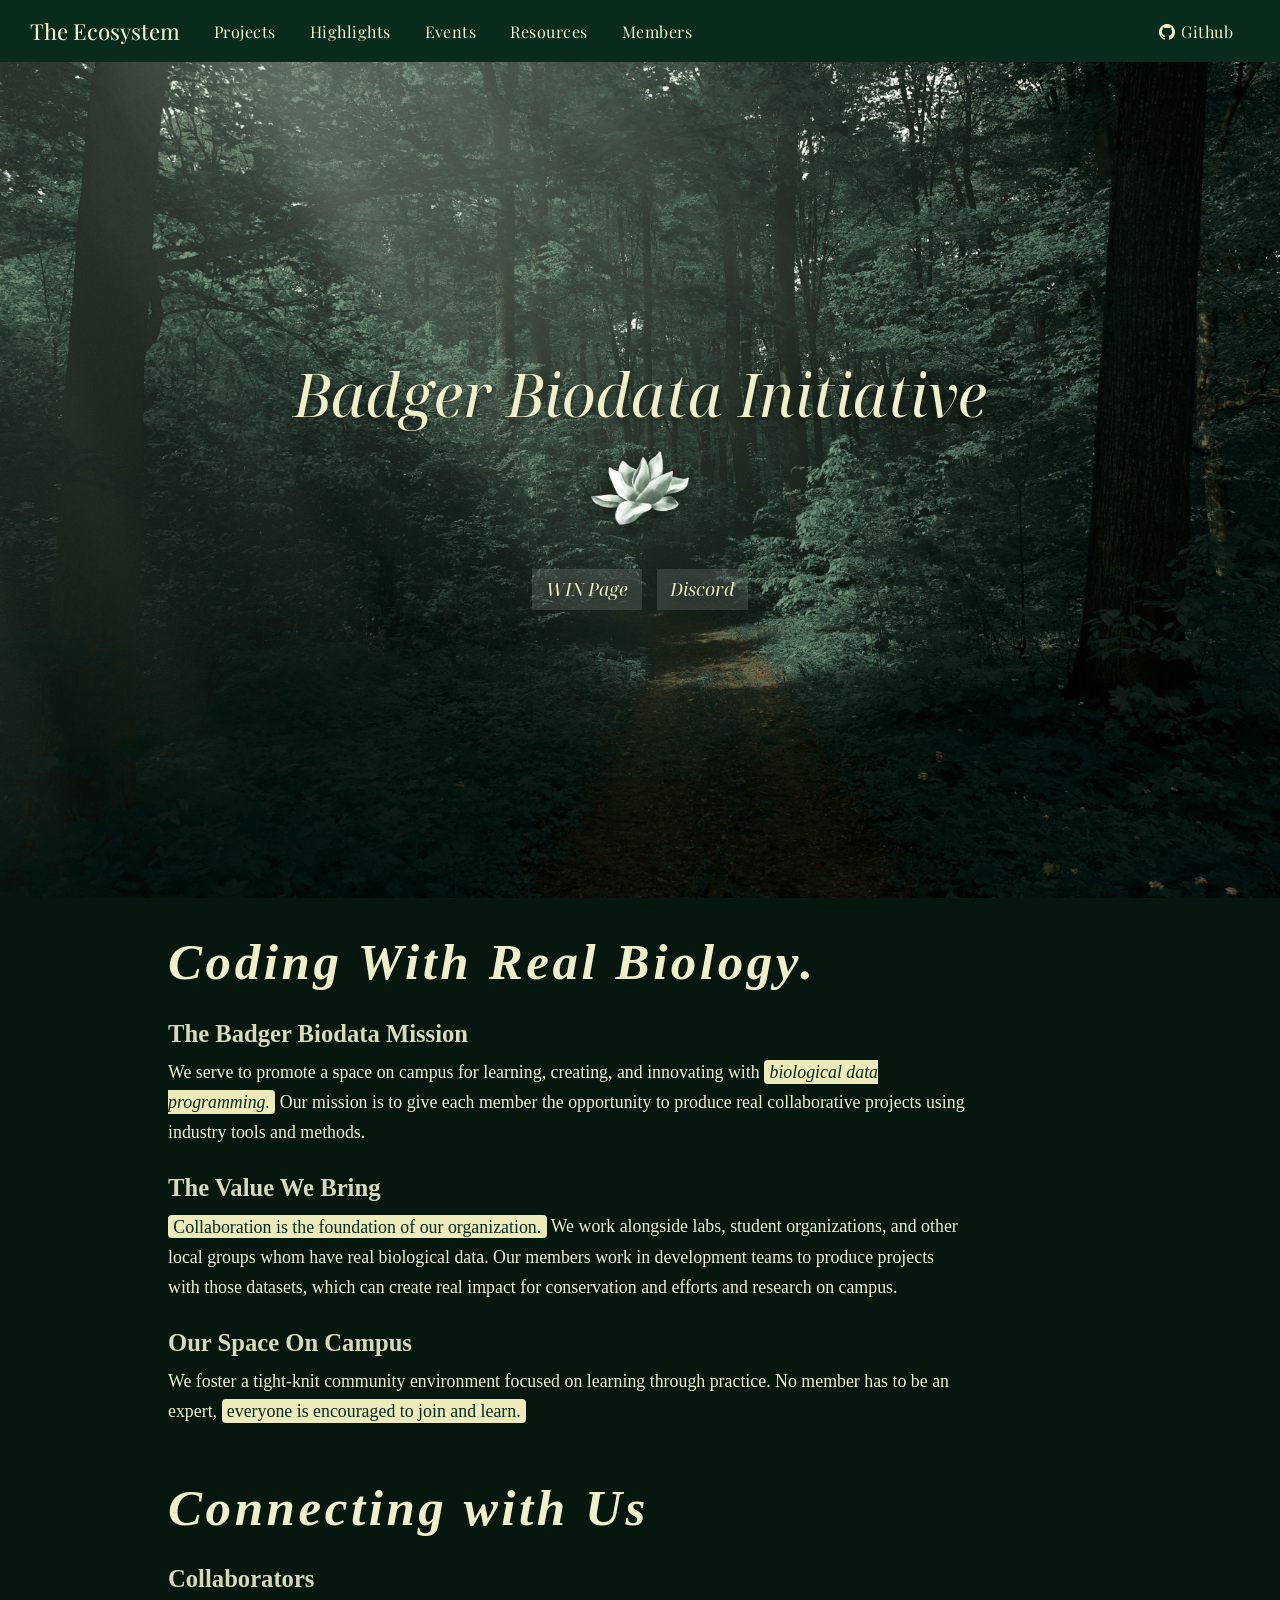
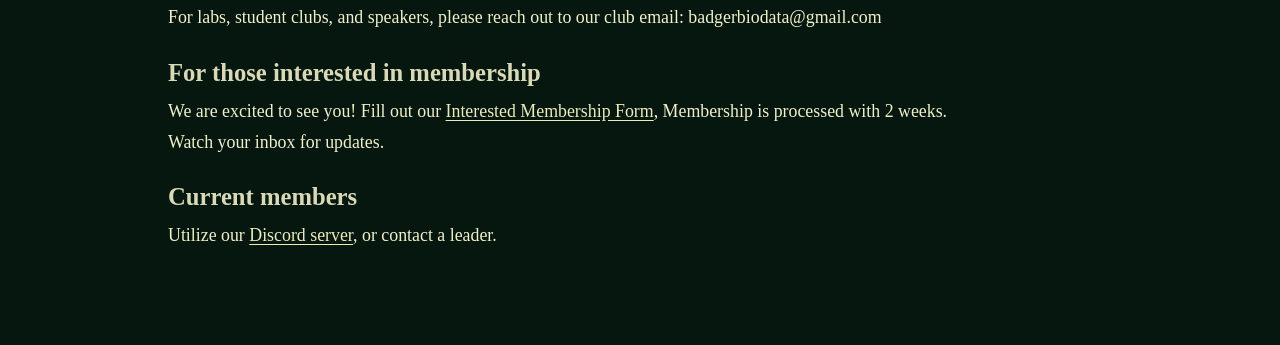
==== commit 1c0e6194: "Built site for gh-pages" ====
--- a/index.html
+++ b/index.html
@@ -42,7 +42,7 @@
 <link href="site_libs/quarto-html/quarto-syntax-highlighting-63b5708e65d6cd79cd7618c58d0c21e7.css" rel="stylesheet" id="quarto-text-highlighting-styles">
 <script src="site_libs/bootstrap/bootstrap.min.js"></script>
 <link href="site_libs/bootstrap/bootstrap-icons.css" rel="stylesheet">
-<link href="site_libs/bootstrap/bootstrap-06affbb4e2eb8589961c2a4e3de0eca0.min.css" rel="stylesheet" append-hash="true" id="quarto-bootstrap" data-mode="light">
+<link href="site_libs/bootstrap/bootstrap-39ddc16f5f9dd67d9dd46718b77ded53.min.css" rel="stylesheet" append-hash="true" id="quarto-bootstrap" data-mode="light">
 <script id="quarto-search-options" type="application/json">{
   "language": {
     "search-no-results-text": "No results",
